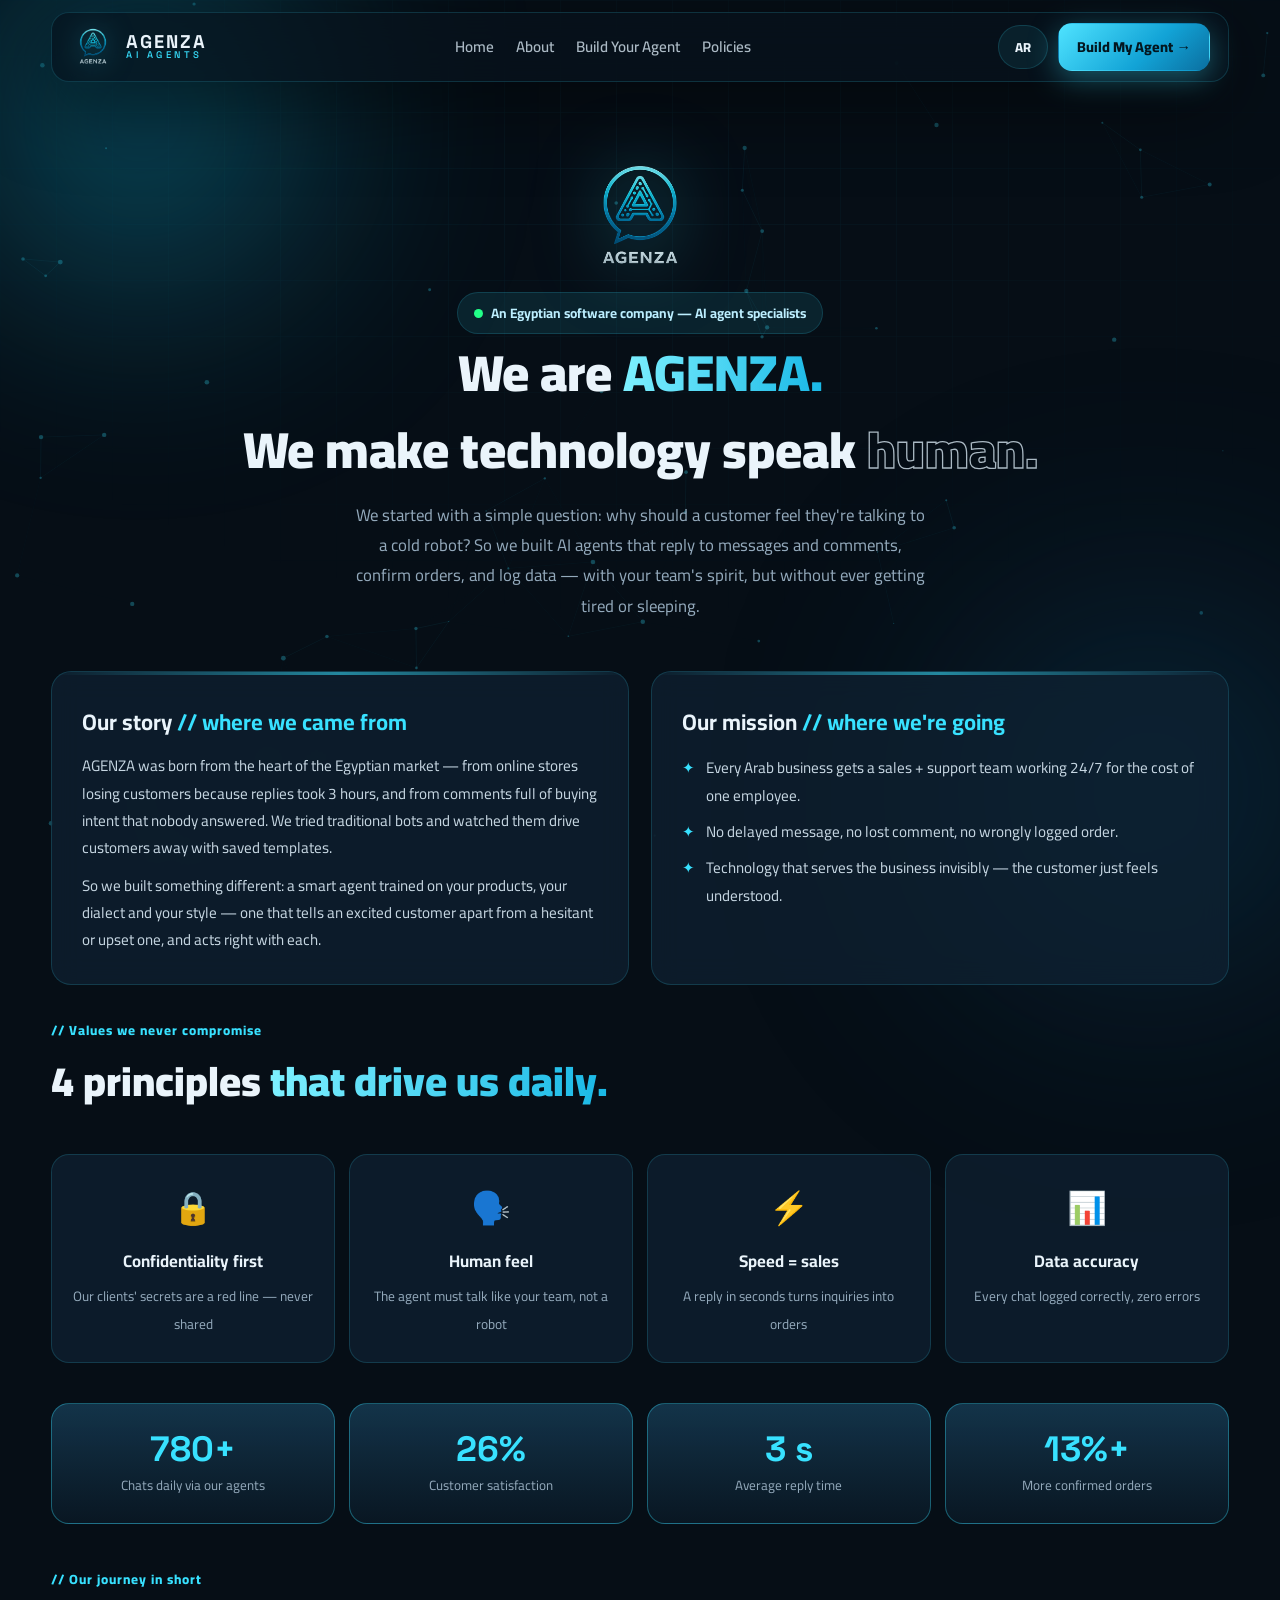
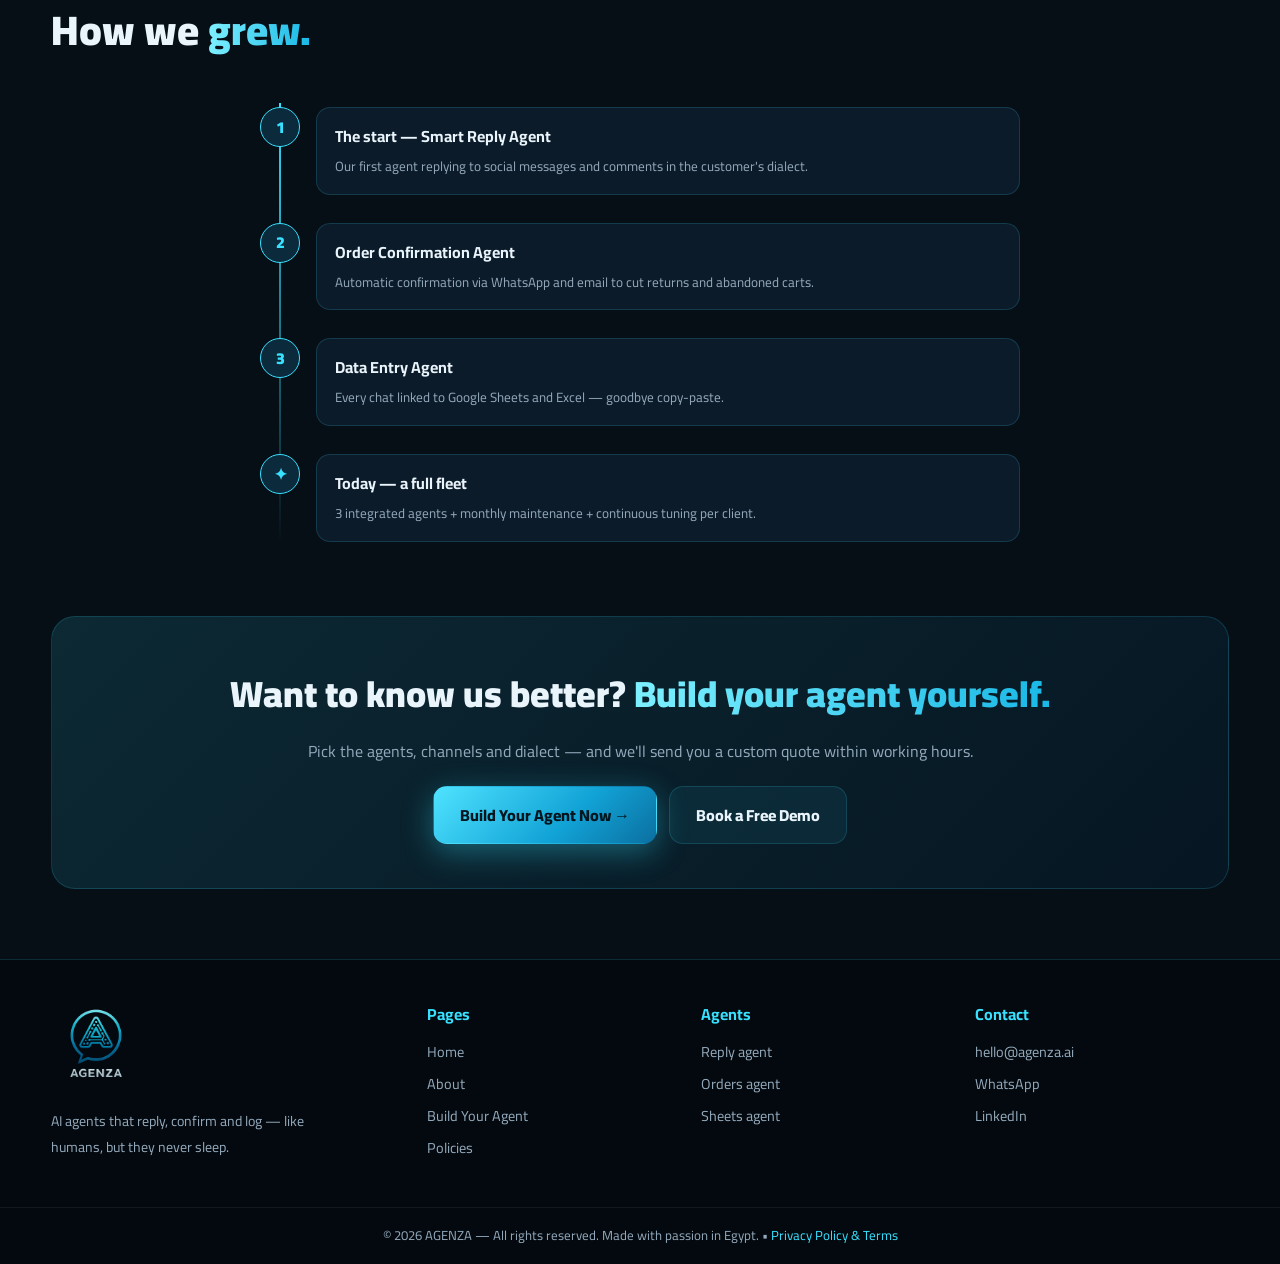
==== about-en.html @ d393a048 "Add files via upload" ====
<!DOCTYPE html>
<html lang="en" dir="ltr">
<head>
<meta charset="UTF-8" />
<meta name="viewport" content="width=device-width, initial-scale=1.0" />
<title>About Us — AGENZA</title>
<meta name="description" content="Meet AGENZA — an Egyptian software company building AI agents that reply like humans." />
<link rel="icon" type="image/png" href="logo/AGENZA LOGO.png" />
<link rel="preconnect" href="https://fonts.googleapis.com" />
<link rel="preconnect" href="https://fonts.gstatic.com" crossorigin />
<link href="https://fonts.googleapis.com/css2?family=Cairo:wght@300;400;500;600;700;800;900&family=Space+Grotesk:wght@400;500;600;700&display=swap" rel="stylesheet" />
<link rel="stylesheet" href="styles.css" />
<style>
.about-hero{padding:70px 0 20px;text-align:center}
.about-hero h1{font-size:clamp(2rem,4.5vw,3.2rem);font-weight:900;line-height:1.5}
.about-hero p{color:var(--muted);max-width:64ch;margin:12px auto 0;font-size:1.05rem}
.about-hero .logo-big{width:130px;margin:0 auto 10px;display:block;filter:drop-shadow(0 0 35px rgba(56,225,255,.55))}
.story{display:grid;grid-template-columns:1fr 1fr;gap:22px;padding:30px 0}
.story-card{background:var(--card);border:1px solid var(--stroke);border-radius:20px;padding:30px;backdrop-filter:blur(14px);position:relative;overflow:hidden}
.story-card::before{content:'';position:absolute;inset:0 0 auto 0;height:3px;background:linear-gradient(90deg,transparent,var(--cyan),transparent);opacity:.55}
.story-card h2{font-size:1.4rem;margin-bottom:10px}
.story-card h2 span{color:var(--cyan)}
.story-card p,.story-card li{color:#c6d6e2;font-size:.95rem}
.story-card ul{list-style:none;margin-top:12px;display:flex;flex-direction:column;gap:9px}
.story-card ul li{padding-inline-start:24px;position:relative}
.story-card ul li::before{content:'✦';position:absolute;inset-inline-start:0;color:var(--cyan)}
.values{display:grid;grid-template-columns:repeat(4,1fr);gap:14px;padding:10px 0 20px}
.value{background:var(--card);border:1px solid var(--stroke);border-radius:18px;padding:24px 20px;text-align:center;transition:.3s}
.value:hover{transform:translateY(-5px);border-color:var(--cyan)}
.value i{font-style:normal;font-size:2rem}
.value b{display:block;margin:10px 0 4px;font-size:1.05rem}
.value small{color:var(--muted);font-size:.85rem}
.timeline{display:flex;flex-direction:column;gap:0;max-width:760px;margin:10px auto 0;position:relative}
.timeline::before{content:'';position:absolute;top:10px;bottom:10px;inset-inline-start:19px;width:2px;background:linear-gradient(180deg,var(--cyan),transparent)}
.t-item{display:flex;gap:16px;padding:14px 0}
.t-dot{width:40px;height:40px;flex-shrink:0;border-radius:50%;display:grid;place-items:center;background:#0b2a3c;border:1px solid var(--cyan);font-weight:900;color:var(--cyan);z-index:1}
.t-body{background:var(--card);border:1px solid var(--stroke);border-radius:14px;padding:14px 18px;flex:1}
.t-body b{display:block}
.t-body small{color:var(--muted)}
.numbers{display:grid;grid-template-columns:repeat(4,1fr);gap:14px;padding:20px 0 10px}
.num{background:linear-gradient(180deg,rgba(22,58,82,.85),rgba(10,24,36,.9));border:1px solid rgba(56,225,255,.35);border-radius:18px;padding:24px;text-align:center}
.num b{font-family:'Space Grotesk';font-size:2.2rem;color:var(--cyan);display:block;line-height:1.2}
.num small{color:var(--muted)}
.cta-band{margin:30px 0 70px;text-align:center;background:linear-gradient(135deg,rgba(56,225,255,.13),rgba(14,127,184,.08));border:1px solid var(--stroke);border-radius:24px;padding:44px 24px}
.cta-band h2{font-size:clamp(1.5rem,3.5vw,2.3rem);font-weight:900}
.cta-band p{color:var(--muted);margin:10px 0 20px}
.cta-band .row{display:flex;gap:12px;justify-content:center;flex-wrap:wrap}
@media(max-width:900px){.story{grid-template-columns:1fr}.values,.numbers{grid-template-columns:repeat(2,1fr)}}
</style>
</head>
<body>

<div id="preloader">
  <div class="loader-inner">
    <img src="logo/AGENZA LOGO.png" alt="AGENZA" />
    <div class="loader-bar"><span></span></div>
    <p>Welcome to the world of AGENZA…</p>
  </div>
</div>

<canvas id="particles"></canvas>
<div class="orb orb-1"></div>
<div class="orb orb-2"></div>
<div class="grid-overlay"></div>

<header class="nav">
  <div class="container nav-inner">
    <a href="index-en.html" class="brand">
      <img src="logo/AGENZA LOGO.png" alt="AGENZA logo" />
      <span class="brand-text">AGENZA<small>AI AGENTS</small></span>
    </a>
    <nav class="links">
      <a href="index-en.html">Home</a>
      <a href="about-en.html">About</a>
      <a href="builder-en.html">Build Your Agent</a>
      <a href="policy-en.html">Policies</a>
    </nav>
    <div class="nav-cta">
      <button class="langToggle" title="التبديل للعربية">AR</button>
      <a href="builder-en.html" class="btn btn-primary btn-sm">Build My Agent →</a>
      <button class="burger" id="burger" aria-label="menu"><span></span><span></span><span></span></button>
    </div>
  </div>
  <div class="mobile-menu" id="mobileMenu">
    <a href="index-en.html">Home</a>
    <a href="about-en.html">About</a>
    <a href="builder-en.html">Build Your Agent</a>
    <a href="policy-en.html">Policies</a>
    <a href="index-en.html#contact">Book a Demo</a>
    <a class="langToggle" href="about.html">AR</a>
  </div>
</header>

<main>
  <section class="container about-hero">
    <img class="logo-big" src="logo/AGENZA LOGO.png" alt="AGENZA" />
    <div class="badge pulse-dot"><span class="dot"></span> An Egyptian software company — AI agent specialists</div>
    <h1>We are <span class="grad">AGENZA.</span><br />We make technology speak <span class="outline">human.</span></h1>
    <p>We started with a simple question: why should a customer feel they're talking to a cold robot? So we built AI agents that reply to messages and comments, confirm orders, and log data — with your team's spirit, but without ever getting tired or sleeping.</p>
  </section>

  <section class="container story">
    <div class="story-card">
      <h2>Our story <span>// where we came from</span></h2>
      <p>AGENZA was born from the heart of the Egyptian market — from online stores losing customers because replies took 3 hours, and from comments full of buying intent that nobody answered. We tried traditional bots and watched them drive customers away with saved templates.</p>
      <p style="margin-top:10px">So we built something different: a smart agent trained on your products, your dialect and your style — one that tells an excited customer apart from a hesitant or upset one, and acts right with each.</p>
    </div>
    <div class="story-card">
      <h2>Our mission <span>// where we're going</span></h2>
      <ul>
        <li>Every Arab business gets a sales + support team working 24/7 for the cost of one employee.</li>
        <li>No delayed message, no lost comment, no wrongly logged order.</li>
        <li>Technology that serves the business invisibly — the customer just feels understood.</li>
      </ul>
    </div>
  </section>

  <section class="container">
    <div class="sec-head">
      <small>// Values we never compromise</small>
      <h2>4 principles <span class="grad">that drive us daily.</span></h2>
    </div>
    <div class="values">
      <div class="value"><i>🔒</i><b>Confidentiality first</b><small>Our clients' secrets are a red line — never shared</small></div>
      <div class="value"><i>🗣️</i><b>Human feel</b><small>The agent must talk like your team, not a robot</small></div>
      <div class="value"><i>⚡</i><b>Speed = sales</b><small>A reply in seconds turns inquiries into orders</small></div>
      <div class="value"><i>📊</i><b>Data accuracy</b><small>Every chat logged correctly, zero errors</small></div>
    </div>
  </section>

  <section class="container">
    <div class="numbers">
      <div class="num"><b><span data-count="2400">0</span>+</b><small>Chats daily via our agents</small></div>
      <div class="num"><b><span data-count="98">0</span>%</b><small>Customer satisfaction</small></div>
      <div class="num"><b><span data-count="3">0</span> s</b><small>Average reply time</small></div>
      <div class="num"><b><span data-count="40">0</span>%+</b><small>More confirmed orders</small></div>
    </div>
  </section>

  <section class="container" style="padding:30px 0">
    <div class="sec-head">
      <small>// Our journey in short</small>
      <h2>How we <span class="grad">grew.</span></h2>
    </div>
    <div class="timeline">
      <div class="t-item"><div class="t-dot">1</div><div class="t-body"><b>The start — Smart Reply Agent</b><small>Our first agent replying to social messages and comments in the customer's dialect.</small></div></div>
      <div class="t-item"><div class="t-dot">2</div><div class="t-body"><b>Order Confirmation Agent</b><small>Automatic confirmation via WhatsApp and email to cut returns and abandoned carts.</small></div></div>
      <div class="t-item"><div class="t-dot">3</div><div class="t-body"><b>Data Entry Agent</b><small>Every chat linked to Google Sheets and Excel — goodbye copy-paste.</small></div></div>
      <div class="t-item"><div class="t-dot">✦</div><div class="t-body"><b>Today — a full fleet</b><small>3 integrated agents + monthly maintenance + continuous tuning per client.</small></div></div>
    </div>
  </section>

  <section class="container">
    <div class="cta-band">
      <h2>Want to know us better? <span class="grad">Build your agent yourself.</span></h2>
      <p>Pick the agents, channels and dialect — and we'll send you a custom quote within working hours.</p>
      <div class="row">
        <a href="builder-en.html" class="btn btn-primary glow">Build Your Agent Now →</a>
        <a href="index-en.html#contact" class="btn btn-ghost">Book a Free Demo</a>
      </div>
    </div>
  </section>
</main>

<footer>
  <div class="container foot">
    <div class="f-brand"><img src="logo/AGENZA LOGO.png" alt="AGENZA" /><p>AI agents that reply, confirm and log — like humans, but they never sleep.</p></div>
    <div><b>Pages</b><a href="index-en.html">Home</a><a href="about-en.html">About</a><a href="builder-en.html">Build Your Agent</a><a href="policy-en.html">Policies</a></div>
    <div><b>Agents</b><a href="index-en.html#services">Reply agent</a><a href="index-en.html#services">Orders agent</a><a href="index-en.html#services">Sheets agent</a></div>
    <div><b>Contact</b><a href="mailto:hello@agenza.ai">hello@agenza.ai</a><a href="#">WhatsApp</a><a href="#">LinkedIn</a></div>
  </div>
  <div class="copy">© 2026 AGENZA — All rights reserved. Made with passion in Egypt. • <a href="policy-en.html" style="color:var(--cyan)">Privacy Policy &amp; Terms</a></div>
</footer>

<script src="script.js"></script>
</body>
</html>
---- styles.css ----
:root{
  --bg:#060e16;
  --bg2:#0a1a28;
  --card:rgba(16,34,50,.72);
  --stroke:rgba(56,225,255,.16);
  --cyan:#38e1ff;
  --cyan2:#19b8e6;
  --deep:#0e7fb8;
  --text:#eaf4fb;
  --muted:#93a9bb;
  --silver:#c9d8e3;
  --radius:22px;
  --shadow:0 20px 80px rgba(0,0,0,.5);
}
*{box-sizing:border-box;margin:0;padding:0}
html{scroll-behavior:smooth}
body{
  font-family:'Cairo',sans-serif;
  background:var(--bg);
  color:var(--text);
  overflow-x:hidden;
  line-height:1.8;
}
::selection{background:var(--cyan);color:#04222e}
.container{width:min(1200px,92%);margin:0 auto}
a{color:inherit;text-decoration:none}
img{max-width:100%}

/* BG FX */
#particles{position:fixed;inset:0;z-index:0;opacity:.55;pointer-events:none}
.orb{position:fixed;border-radius:50%;filter:blur(110px);z-index:0;pointer-events:none;opacity:.5}
.orb-1{width:520px;height:520px;background:radial-gradient(circle,#0fc7f0,transparent 65%);top:-140px;left:-120px;animation:float 9s ease-in-out infinite}
.orb-2{width:620px;height:620px;background:radial-gradient(circle,#0a4a6e,transparent 65%);bottom:-200px;right:-180px}
.orb-3{width:380px;height:380px;background:radial-gradient(circle,rgba(56,225,255,.5),transparent 65%);top:38%;right:22%;opacity:.25}
.grid-overlay{position:fixed;inset:0;z-index:0;pointer-events:none;opacity:.07;
  background-image:linear-gradient(rgba(56,225,255,.6) 1px,transparent 1px),linear-gradient(90deg,rgba(56,225,255,.6) 1px,transparent 1px);
  background-size:56px 56px;
  mask-image:radial-gradient(ellipse 90% 70% at 50% 20%,black,transparent 75%);
}
@keyframes float{0%,100%{transform:translateY(0)}50%{transform:translateY(30px)}}
main,header,footer{position:relative;z-index:1}

/* Preloader */
#preloader{position:fixed;inset:0;background:#04090f;z-index:99;display:flex;align-items:center;justify-content:center;transition:opacity .6s,visibility .6s}
#preloader.hide{opacity:0;visibility:hidden}
.loader-inner{text-align:center}
.loader-inner img{width:120px;filter:drop-shadow(0 0 30px rgba(56,225,255,.6));animation:pop 1.6s ease infinite}
.loader-bar{width:210px;height:4px;background:rgba(255,255,255,.1);border-radius:99px;margin:18px auto 10px;overflow:hidden}
.loader-bar span{display:block;height:100%;width:40%;border-radius:99px;background:linear-gradient(90deg,var(--cyan),var(--deep));animation:load 1.1s infinite}
.loader-inner p{color:var(--muted);font-size:.9rem}
@keyframes load{0%{transform:translateX(220%)}100%{transform:translateX(-260%)}}
@keyframes pop{0%,100%{transform:scale(1)}50%{transform:scale(1.06)}}

/* Nav */
.nav{position:sticky;top:12px;z-index:50;margin-top:12px}
.nav-inner{display:flex;align-items:center;justify-content:space-between;gap:16px;
  background:rgba(8,18,28,.72);backdrop-filter:blur(18px);-webkit-backdrop-filter:blur(18px);
  border:1px solid var(--stroke);border-radius:18px;padding:10px 18px;box-shadow:var(--shadow)}
.brand{display:flex;align-items:center;gap:10px}
.brand img{width:46px;height:46px;object-fit:contain;filter:drop-shadow(0 0 14px rgba(56,225,255,.5))}
.brand-text{font-family:'Space Grotesk';font-weight:700;letter-spacing:2px;font-size:1.15rem;line-height:1}
.brand-text small{display:block;font-size:.6rem;letter-spacing:3.5px;color:var(--cyan);font-weight:500}
.links{display:flex;gap:22px;color:var(--silver);font-weight:600;font-size:.95rem}
.links a{opacity:.85;transition:.25s}
.links a:hover{color:var(--cyan);opacity:1}
.btn{display:inline-flex;align-items:center;justify-content:center;gap:8px;border-radius:14px;padding:14px 26px;font-weight:800;font-family:inherit;cursor:pointer;border:1px solid transparent;transition:.25s;font-size:1rem}
.btn-sm{padding:10px 18px;font-size:.9rem}
.btn-primary{background:linear-gradient(135deg,#4fe3ff,#12a3d6 60%,#0b6fa0);color:#03161f;box-shadow:0 8px 30px rgba(56,225,255,.35)}
.btn-primary:hover{transform:translateY(-2px);box-shadow:0 14px 40px rgba(56,225,255,.5)}
.btn-ghost{background:rgba(56,225,255,.07);border-color:var(--stroke);color:var(--text)}
.btn-ghost:hover{background:rgba(56,225,255,.14);border-color:var(--cyan)}
.glow{position:relative}
.burger{display:none;background:none;border:0;flex-direction:column;gap:5px;cursor:pointer}
.nav-cta{display:flex;align-items:center;gap:10px}
.langToggle{background:rgba(56,225,255,.08);border:1px solid var(--stroke);color:var(--text);border-radius:99px;padding:9px 16px;font-family:inherit;font-weight:800;font-size:.82rem;cursor:pointer;transition:.25s;display:inline-flex;align-items:center;gap:6px}
.langToggle:hover{background:rgba(56,225,255,.18);border-color:var(--cyan);transform:translateY(-1px)}
.mobile-menu .langToggle{border:0;background:rgba(56,225,255,.1);text-align:center;justify-content:center;color:#8ef1ff}
.burger span{width:24px;height:2px;background:#fff;display:block;border-radius:2px}
.mobile-menu{display:none;flex-direction:column;gap:6px;background:rgba(8,18,28,.95);border:1px solid var(--stroke);border-radius:14px;margin-top:8px;padding:12px}
.mobile-menu.open{display:flex}
.mobile-menu a{padding:10px 12px;border-radius:10px}
.mobile-menu a:hover{background:rgba(56,225,255,.1)}

/* Hero */
.hero{display:grid;grid-template-columns:1.05fr .95fr;gap:40px;align-items:center;padding:70px 0 40px}
.badge{display:inline-flex;align-items:center;gap:8px;background:rgba(56,225,255,.1);border:1px solid var(--stroke);padding:8px 16px;border-radius:99px;font-size:.85rem;color:#bdefff;font-weight:700}
.pulse-dot .dot{width:9px;height:9px;border-radius:50%;background:#22ff88;box-shadow:0 0 0 0 rgba(34,255,136,.7);animation:pulse 1.8s infinite}
@keyframes pulse{70%{box-shadow:0 0 0 9px rgba(34,255,136,0)}100%{box-shadow:0 0 0 0 rgba(34,255,136,0)}}
.hero h1{font-size:clamp(2.2rem,5vw,3.7rem);line-height:1.25;font-weight:900;margin:18px 0}
.grad{background:linear-gradient(90deg,#7df0ff,#19b8e6,#7df0ff);background-size:200%;-webkit-background-clip:text;background-clip:text;color:transparent;animation:shimmer 4s linear infinite}
@keyframes shimmer{to{background-position:200%}}
.outline{color:transparent;-webkit-text-stroke:1.3px rgba(201,216,227,.85)}
.lead{color:var(--muted);font-size:1.1rem;max-width:56ch}
.hero-btns{display:flex;gap:12px;margin:24px 0;flex-wrap:wrap}
.hero-meta{display:flex;gap:14px;align-items:center;background:rgba(255,255,255,.04);border:1px solid rgba(255,255,255,.08);border-radius:16px;padding:12px 16px;max-width:480px}
.avatars{display:flex}
.avatars span{width:36px;height:36px;border-radius:50%;display:grid;place-items:center;font-weight:800;background:linear-gradient(135deg,#164e63,#0ea5c9);border:2px solid var(--bg);margin-inline-end:-10px;color:#fff}
.avatars span:last-child{background:#0b2a3c;color:var(--cyan)}
.hero-meta strong{display:block;font-size:.95rem}
.hero-meta small{color:var(--muted);font-size:.8rem}
.mini-stats{display:flex;gap:34px;margin-top:20px}
.mini-stats b{font-family:'Space Grotesk';font-size:2.4rem;font-weight:700;color:var(--cyan);display:block;line-height:1.2;text-shadow:0 0 24px rgba(56,225,255,.45)}
.mini-stats b span{font-size:inherit;color:inherit}
.mini-stats>div>span{color:var(--muted);font-size:.88rem;font-weight:600}

/* Phone */
.phone-wrap{position:relative;display:flex;justify-content:center}
.phone-glow{position:absolute;width:78%;height:88%;background:radial-gradient(ellipse,rgba(56,225,255,.35),transparent 70%);filter:blur(30px);top:6%}
.chat-card{position:relative;width:min(380px,100%);background:linear-gradient(180deg,#0d2233,#081522);border:1px solid rgba(56,225,255,.28);border-radius:26px;overflow:hidden;box-shadow:0 30px 90px rgba(0,0,0,.6),0 0 60px rgba(56,225,255,.15)}
.chat-head{display:flex;gap:10px;align-items:center;padding:14px;background:rgba(56,225,255,.06);border-bottom:1px solid rgba(56,225,255,.15)}
.chat-head img{width:44px;height:44px;border-radius:12px;object-fit:cover}
.chat-head strong{font-size:.85rem;display:block;line-height:1.4}
.chat-head small{font-size:.72rem;color:#7de9ff;display:flex;gap:5px;align-items:center}
.chat-head small i{width:7px;height:7px;background:#22ff88;border-radius:50%;display:inline-block}
.chat-icons{margin-inline-start:auto;color:var(--muted);letter-spacing:3px;font-size:.7rem}
.chat-body{min-height:380px;max-height:420px;overflow:hidden;padding:16px;display:flex;flex-direction:column;gap:10px}
.chat-input{display:flex;align-items:center;justify-content:space-between;padding:12px 14px;border-top:1px solid rgba(255,255,255,.08);color:var(--muted);font-size:.85rem}
.chat-input button{width:36px;height:36px;border-radius:50%;border:0;background:linear-gradient(135deg,var(--cyan),var(--deep));cursor:pointer}
.msg{max-width:82%;padding:10px 14px;border-radius:16px;font-size:.85rem;line-height:1.7;animation:msgIn .45s ease both}
.msg.ai{background:rgba(56,225,255,.12);border:1px solid rgba(56,225,255,.2);border-start-start-radius:4px;align-self:flex-start}
.msg.user{background:rgba(255,255,255,.09);border-start-end-radius:4px;align-self:flex-end}
.msg.sys{align-self:center;background:rgba(34,255,136,.12);border:1px dashed rgba(34,255,136,.4);color:#a9ffcf;font-size:.78rem;border-radius:12px}
.typing{display:flex;gap:4px;padding:12px 16px}
.typing i{width:7px;height:7px;border-radius:50%;background:var(--cyan);animation:tp 1s infinite}
.typing i:nth-child(2){animation-delay:.15s}.typing i:nth-child(3){animation-delay:.3s}
@keyframes tp{0%,100%{opacity:.3;transform:translateY(0)}50%{opacity:1;transform:translateY(-4px)}}
@keyframes msgIn{from{opacity:0;transform:translateY(10px) scale(.98)}to{opacity:1;transform:none}}
.float-card{position:absolute;display:flex;gap:10px;align-items:center;background:rgba(10,24,36,.9);backdrop-filter:blur(12px);border:1px solid var(--stroke);border-radius:16px;padding:10px 14px;font-size:.8rem;box-shadow:var(--shadow);animation:float 5s ease-in-out infinite}
.fc-1{top:12%;right:-8px}
.fc-2{bottom:22%;left:-14px;animation-delay:1.2s}
.fc-3{bottom:-18px;right:10%;animation-delay:2s}
.fc-icon{width:36px;height:36px;border-radius:50%;display:grid;place-items:center;background:rgba(34,255,136,.18);color:#22ff88;font-weight:900}
.fc-icon.sheet{background:rgba(56,225,255,.18);color:var(--cyan)}
.float-card strong{display:block;line-height:1.4}
.float-card small{color:var(--muted)}
.stars{color:#ffce3a}

/* Marquee */
.marquee-wrap{direction:ltr;border-block:1px solid var(--stroke);background:rgba(56,225,255,.04);overflow:hidden;padding:14px 0;margin:30px 0;position:relative;z-index:1;
  -webkit-mask-image:linear-gradient(90deg,transparent,#000 6%,#000 94%,transparent);
  mask-image:linear-gradient(90deg,transparent,#000 6%,#000 94%,transparent)}
.marquee{display:flex;width:max-content;will-change:transform;animation:mq 60s linear infinite;font-family:'Space Grotesk';color:var(--silver)}
.marquee:hover{animation-play-state:paused}
.mq-group{display:flex;align-items:center;gap:26px;padding-inline-end:26px;white-space:nowrap;flex-shrink:0}
.marquee i{color:var(--cyan);font-style:normal}
@keyframes mq{from{transform:translateX(0)}to{transform:translateX(-50%)}}

/* Sections */
.section{padding:70px 0}
.sec-head{max-width:720px;margin-bottom:34px}
.sec-head small{color:var(--cyan);font-weight:800;letter-spacing:1px}
.sec-head h2{font-size:clamp(1.7rem,3.5vw,2.6rem);font-weight:900;line-height:1.4;margin:8px 0}
.sec-head p{color:var(--muted)}
.cards3{display:grid;grid-template-columns:repeat(3,1fr);gap:18px}
.card{background:var(--card);border:1px solid var(--stroke);border-radius:var(--radius);padding:26px;backdrop-filter:blur(14px);transition:.3s;position:relative;overflow:hidden}
.card::before{content:'';position:absolute;inset:0 0 auto 0;height:3px;background:linear-gradient(90deg,transparent,var(--cyan),transparent);opacity:.6}
.card:hover{transform:translateY(-6px);border-color:rgba(56,225,255,.45);box-shadow:0 24px 60px rgba(0,0,0,.5),0 0 40px rgba(56,225,255,.12)}
.card.featured{background:linear-gradient(180deg,rgba(22,58,82,.9),rgba(10,24,36,.9));border-color:rgba(56,225,255,.4)}
.card-top{display:flex;justify-content:space-between;align-items:center;margin-bottom:12px}
.icon{width:52px;height:52px;border-radius:16px;display:grid;place-items:center;font-size:1.5rem;background:rgba(56,225,255,.12);border:1px solid var(--stroke)}
.tag{font-size:.72rem;background:rgba(255,255,255,.08);padding:5px 12px;border-radius:99px;color:var(--silver);border:1px solid rgba(255,255,255,.1)}
.tag.hot{background:rgba(56,225,255,.18);color:#8ef1ff;border-color:rgba(56,225,255,.4)}
.card h3{font-size:1.3rem;margin-bottom:8px}
.card p{color:var(--muted);font-size:.93rem;margin-bottom:14px}
.card ul{list-style:none;display:flex;flex-direction:column;gap:8px;margin-bottom:16px}
.card ul li{font-size:.87rem;color:#cfe0ec;padding-inline-start:22px;position:relative}
.card ul li::before{content:'✓';position:absolute;inset-inline-start:0;color:var(--cyan);font-weight:900}
.mock{border-radius:14px;padding:12px;font-size:.8rem;background:rgba(0,0,0,.3);border:1px solid rgba(255,255,255,.08)}
.mini-chat{display:flex;flex-direction:column;gap:8px}
.m-user{align-self:flex-end;background:rgba(255,255,255,.1);padding:8px 12px;border-radius:12px;border-start-end-radius:4px}
.m-ai{align-self:flex-start;background:rgba(56,225,255,.12);border:1px solid rgba(56,225,255,.2);padding:8px 12px;border-radius:12px;border-start-start-radius:4px;color:#d6f7ff}
.mock.order{display:flex;justify-content:space-between;align-items:center}
.mock.order em{font-style:normal;font-family:'Space Grotesk';color:#22ff88;font-weight:700;font-size:1.1rem}
.mock.order small{color:var(--muted);display:block}
.sheet-mock{display:grid;grid-template-columns:repeat(3,1fr);gap:6px}
.sheet-mock span{height:22px;border-radius:6px;background:rgba(255,255,255,.07)}
.sheet-mock span.on{background:rgba(56,225,255,.35)}

.compare{margin-top:22px;border:1px solid var(--stroke);border-radius:18px;overflow:hidden;background:rgba(255,255,255,.02)}
.cmp-head,.cmp-row{display:grid;grid-template-columns:1fr 1.2fr 1fr;text-align:center;padding:14px;font-size:.88rem}
.cmp-head{background:rgba(56,225,255,.08);font-weight:800}
.cmp-row{border-top:1px solid rgba(255,255,255,.07);color:var(--muted)}
.cmp-row .agenza,.cmp-head .agenza{color:#8ef1ff;font-weight:800}

/* How */
.how{background:linear-gradient(180deg,transparent,rgba(14,127,184,.08),transparent)}
.steps{display:grid;grid-template-columns:repeat(4,1fr);gap:16px}
.step{background:var(--card);border:1px solid var(--stroke);border-radius:18px;padding:22px;transition:.3s}
.step:hover{border-color:var(--cyan);transform:translateY(-4px)}
.step em{font-style:normal;font-family:'Space Grotesk';font-size:2rem;font-weight:700;color:transparent;-webkit-text-stroke:1px var(--cyan)}
.step h4{margin:8px 0;font-size:1.05rem}
.step p{color:var(--muted);font-size:.88rem}

/* Demo */
.demo-tabs{display:flex;gap:10px;margin-bottom:16px;flex-wrap:wrap}
.demo-tabs button{background:rgba(255,255,255,.05);border:1px solid rgba(255,255,255,.1);color:var(--text);padding:10px 20px;border-radius:99px;cursor:pointer;font-family:inherit;font-weight:700;transition:.25s}
.demo-tabs button.active{background:linear-gradient(135deg,var(--cyan),var(--deep));color:#03161f;border-color:transparent}
.demo-box{display:grid;grid-template-columns:1.3fr .7fr;gap:0;border:1px solid var(--stroke);border-radius:20px;overflow:hidden;background:rgba(8,18,28,.8)}
.demo-chat{min-height:360px;max-height:420px;overflow-y:auto;padding:20px;display:flex;flex-direction:column;gap:10px;background:radial-gradient(ellipse at 50% 0%,rgba(56,225,255,.08),transparent 60%)}
.demo-side{padding:24px;border-inline-start:1px solid var(--stroke);background:rgba(56,225,255,.03)}
.demo-side h4{font-size:1.15rem;margin-bottom:6px}
.demo-side p{color:var(--muted);font-size:.9rem;margin-bottom:14px}
.demo-log{display:flex;flex-direction:column;gap:8px;margin-bottom:16px;font-size:.82rem}
.demo-log div{background:rgba(0,0,0,.3);border:1px solid rgba(255,255,255,.08);border-radius:10px;padding:8px 12px;color:var(--silver)}
.demo-log b{color:var(--cyan)}

/* Integrations */
.integ-grid{display:grid;grid-template-columns:repeat(4,1fr);gap:14px}
.integ{background:var(--card);border:1px solid var(--stroke);border-radius:16px;padding:18px;text-align:center;transition:.25s}
.integ:hover{transform:translateY(-4px) scale(1.02);border-color:var(--cyan)}
.integ i{font-style:normal;font-size:1.5rem}
.integ b{display:block;margin:6px 0 2px}
.integ small{color:var(--muted)}
.quote-strip{margin-top:20px;text-align:center;background:linear-gradient(135deg,rgba(56,225,255,.12),rgba(14,127,184,.08));border:1px solid var(--stroke);border-radius:18px;padding:26px}
.quote-strip p{font-size:1.15rem;font-weight:700}
.quote-strip b{color:var(--cyan)}
.quote-strip small{color:var(--muted)}

/* Pricing */
.pricing{display:grid;grid-template-columns:repeat(3,1fr);gap:16px}
.price{background:var(--card);border:1px solid var(--stroke);border-radius:20px;padding:28px;position:relative}
.price.pro{border-color:var(--cyan);box-shadow:0 0 50px rgba(56,225,255,.15);transform:scale(1.03)}
.price h4{color:var(--cyan)}
.p-num{font-family:'Space Grotesk';font-size:2rem;font-weight:700;margin:8px 0}
.p-num small{font-size:.85rem;color:var(--muted);font-family:'Cairo'}
.price ul{list-style:none;margin:14px 0 20px;display:flex;flex-direction:column;gap:9px;color:#cfe0ec;font-size:.9rem}
.price .btn{width:100%}

/* FAQ */
.faq{display:flex;flex-direction:column;gap:12px;max-width:820px}
.faq details{background:var(--card);border:1px solid var(--stroke);border-radius:16px;padding:18px 20px;cursor:pointer}
.faq summary{font-weight:800;cursor:pointer;list-style:none;display:flex;justify-content:space-between;align-items:center}
.faq summary::after{content:'+';color:var(--cyan);font-size:1.4rem}
.faq details[open] summary::after{content:'−'}
.faq p{color:var(--muted);margin-top:10px;font-size:.93rem}

/* Contact */
.contact-box{display:grid;grid-template-columns:1fr 1fr;gap:0;border-radius:24px;overflow:hidden;border:1px solid rgba(56,225,255,.3);background:linear-gradient(135deg,#0c2233,#071422)}
.c-copy{padding:40px}
.c-copy h2{font-size:2.2rem;line-height:1.4;margin:10px 0}
.c-copy small{color:var(--cyan);font-weight:800}
.c-copy p{color:var(--muted);margin-bottom:14px}
.c-points{list-style:none;margin-bottom:20px;color:#cfe0ec;font-weight:700;display:flex;flex-direction:column;gap:6px}
.c-direct{display:flex;gap:10px;flex-wrap:wrap}
.c-form{background:rgba(0,0,0,.25);padding:36px;display:flex;flex-direction:column;gap:14px}
.c-form label{font-size:.85rem;font-weight:700;display:flex;flex-direction:column;gap:6px;color:var(--silver)}
.c-form input,.c-form select,.c-form textarea{background:rgba(255,255,255,.06);border:1px solid rgba(255,255,255,.12);border-radius:12px;padding:12px 14px;color:#fff;font-family:inherit;font-size:.92rem;outline:none;transition:.2s}
.c-form input:focus,.c-form select:focus,.c-form textarea:focus{border-color:var(--cyan);box-shadow:0 0 0 3px rgba(56,225,255,.15)}
.c-form select option{color:#000}
.form-note{color:var(--muted);font-size:.75rem}

/* Footer */
footer{border-top:1px solid var(--stroke);margin-top:40px;background:rgba(4,9,15,.9)}
.foot{display:grid;grid-template-columns:1.4fr 1fr 1fr 1fr;gap:20px;padding:40px 0}
.f-brand img{width:90px}
.f-brand p{color:var(--muted);font-size:.88rem;margin-top:10px;max-width:32ch}
.foot b{display:block;margin-bottom:10px;color:var(--cyan)}
.foot a{display:block;color:var(--muted);font-size:.9rem;margin-bottom:6px}
.foot a:hover{color:var(--text)}
.copy{text-align:center;padding:16px;color:var(--muted);font-size:.82rem;border-top:1px solid rgba(255,255,255,.06)}
.sticky-cta{position:fixed;bottom:18px;left:50%;transform:translateX(-50%);z-index:40;background:linear-gradient(135deg,var(--cyan),var(--deep));color:#03161f;font-weight:900;padding:12px 28px;border-radius:99px;box-shadow:0 12px 40px rgba(56,225,255,.45);display:none}

/* Reveal */
.reveal{opacity:0;transform:translateY(26px);transition:opacity .7s ease,transform .7s ease}
.reveal.visible{opacity:1;transform:none}

/* Responsive */
@media(max-width:1020px){
  .hero{grid-template-columns:1fr;text-align:center}
  .hero-copy{display:flex;flex-direction:column;align-items:center}
  .cards3,.steps,.pricing{grid-template-columns:1fr}
  .integ-grid{grid-template-columns:repeat(2,1fr)}
  .demo-box,.contact-box{grid-template-columns:1fr}
  .links{display:none}
  .burger{display:flex}
  .fc-1{right:0}.fc-2{left:0}
  .foot{grid-template-columns:1fr 1fr}
  .sticky-cta{display:inline-flex}
}

/* ===== Phones & small screens ===== */
@media(max-width:640px){
  *{-webkit-tap-highlight-color:transparent}
  .container{width:min(1200px,94%)}
  .nav{top:8px}
  .nav-inner{padding:8px 12px;border-radius:14px;gap:10px}
  .brand img{width:38px;height:38px}
  .brand-text{font-size:.95rem}
  .nav-cta .btn{padding:9px 12px;font-size:.78rem}
  .langToggle{padding:8px 12px;font-size:.75rem}
  .mobile-menu a{padding:12px;font-size:.95rem}

  .section{padding:46px 0}
  .hero{padding:40px 0 26px;gap:26px}
  .hero h1{font-size:1.95rem;line-height:1.5}
  .lead{font-size:.95rem}
  .badge{font-size:.76rem;padding:7px 13px;text-align:center}
  .hero-btns{width:100%}
  .hero-btns .btn{flex:1 1 100%;padding:15px 18px}
  .hero-meta{max-width:100%;width:100%}
  .mini-stats{width:100%;justify-content:space-between;gap:12px}
  .mini-stats b{font-size:1.9rem}

  /* phone mockup: stack cards under chat instead of overlapping */
  .hero-visual{width:100%}
  .phone-wrap{flex-direction:column;align-items:center;gap:10px}
  .phone-glow{display:none}
  .chat-card{width:min(380px,100%)}
  .chat-body{min-height:300px;max-height:340px;padding:12px}
  .msg{font-size:.8rem}
  .float-card{position:static;animation:none;width:min(380px,100%);justify-content:flex-start}
  .fc-1,.fc-2,.fc-3{top:auto;bottom:auto;left:auto;right:auto}

  /* comparison table: horizontal scroll instead of squeeze */
  .compare{overflow-x:auto;-webkit-overflow-scrolling:touch}
  .cmp-head,.cmp-row{min-width:540px;font-size:.8rem}

  .card,.step,.price{padding:20px}
  .integ{padding:14px 8px}
  .integ b{font-size:.85rem}
  .quote-strip p{font-size:.98rem}
  .demo-chat{min-height:300px;max-height:340px;padding:14px}
  .demo-side{padding:18px}
  .demo-tabs button{padding:9px 15px;font-size:.82rem}
  .faq details{padding:15px}
  .c-copy{padding:26px 20px}
  .c-copy h2{font-size:1.7rem}
  .c-form{padding:24px 18px}
  /* 16px inputs = no auto-zoom on iPhone */
  .c-form input,.c-form select,.c-form textarea,.b-form input,.b-form select,.b-form textarea{font-size:16px}
  .foot{grid-template-columns:1fr 1fr;gap:16px;padding:30px 0}
  .copy{font-size:.75rem;padding:14px 10px}
  .b-nav{flex-wrap:wrap}
  .b-nav .btn{flex:1 1 auto}
  .sticky-cta{bottom:calc(12px + env(safe-area-inset-bottom));padding:12px 24px;font-size:.9rem;max-width:94%;white-space:nowrap}

  /* inner pages */
  .about-hero h1,.policy-hero h1,.builder-hero h1{font-size:1.8rem}
  .story-card,.p-card{padding:20px}
  .b-main{padding:18px}
  .b-side{padding:18px}
  .pay-box{grid-template-columns:1fr 1fr}
  .t-body{padding:12px 14px;font-size:.88rem}
  .num b{font-size:1.7rem}
  .cta-band{padding:32px 18px}
}

@media(max-width:380px){
  .hero h1{font-size:1.7rem}
  .integ-grid{grid-template-columns:1fr 1fr;gap:10px}
  .mini-stats b{font-size:1.6rem}
  .brand-text small{display:none}
}
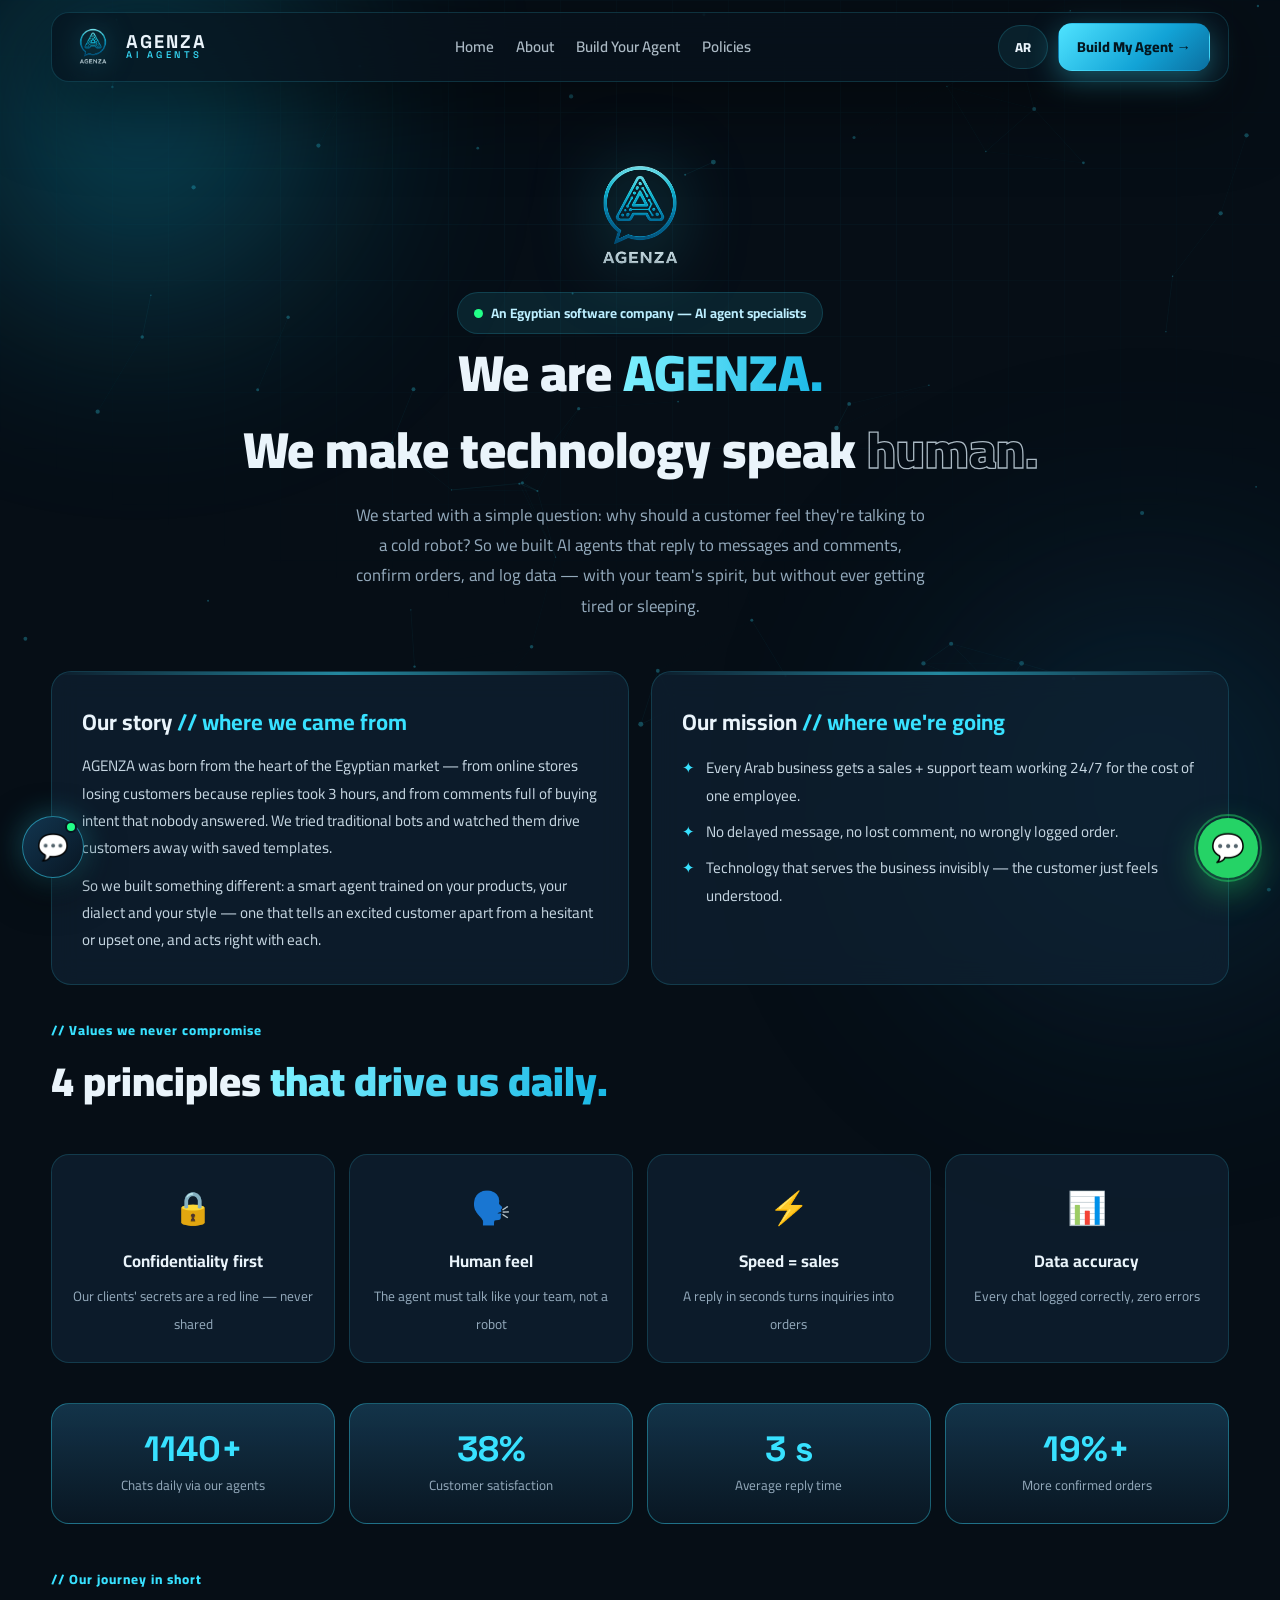
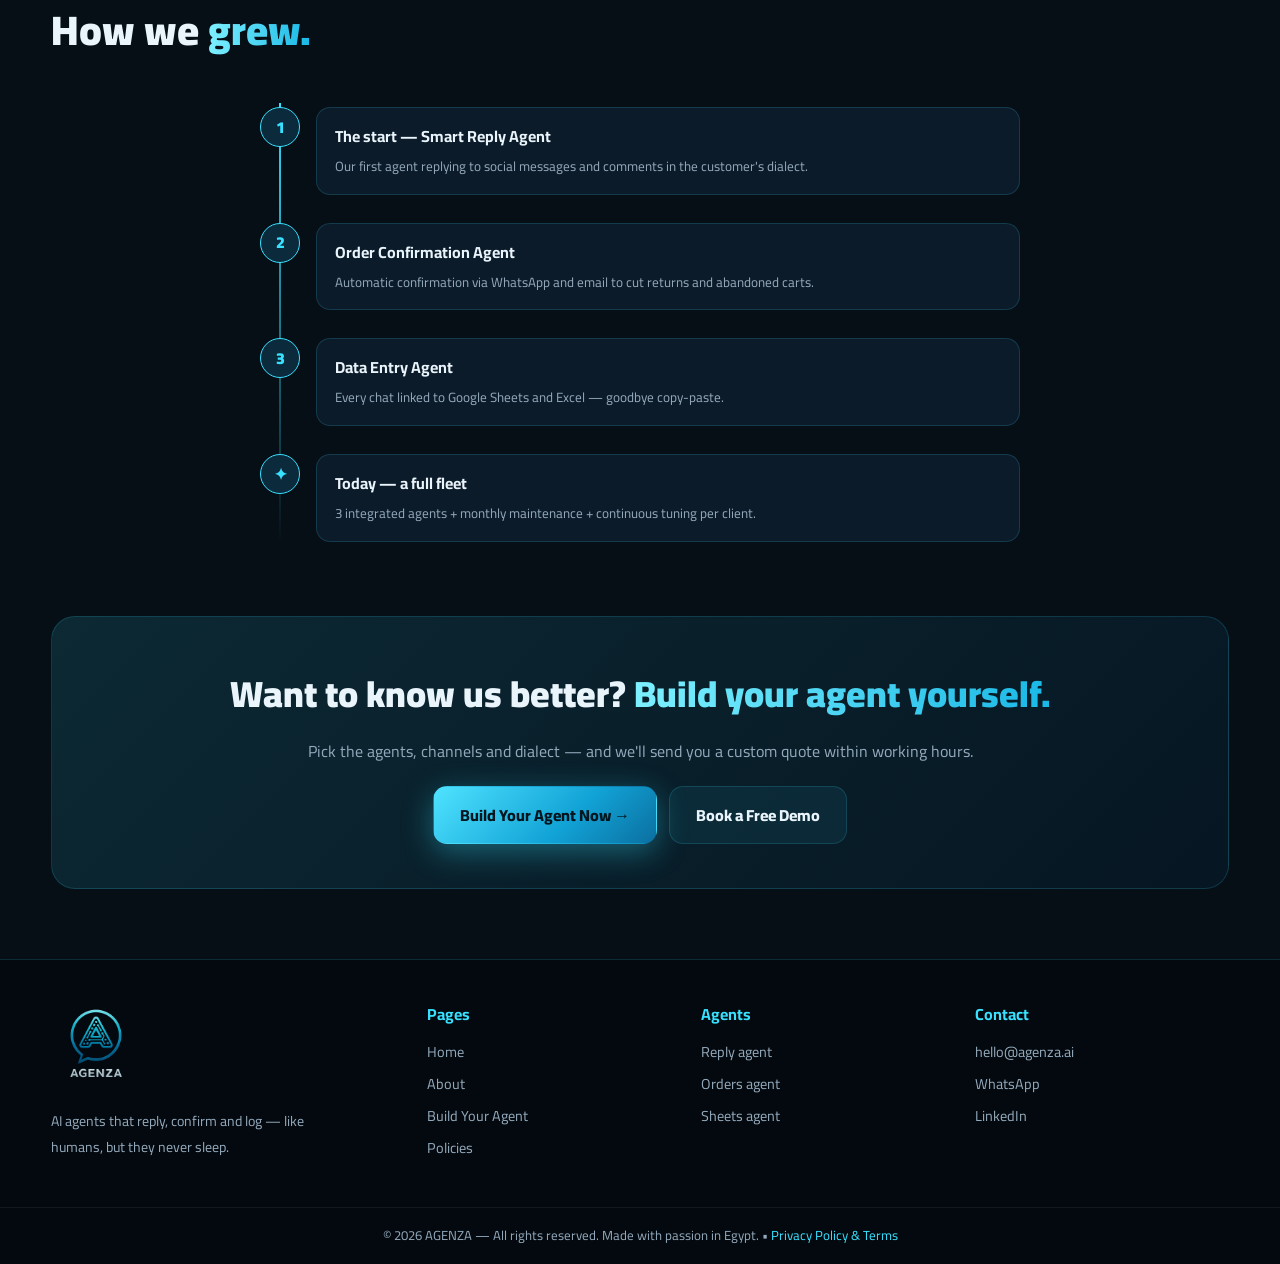
==== commit 950e7e12: "Add files via upload" ====
--- a/about-en.html
+++ b/about-en.html
@@ -5,11 +5,11 @@
 <meta name="viewport" content="width=device-width, initial-scale=1.0" />
 <title>About Us — AGENZA</title>
 <meta name="description" content="Meet AGENZA — an Egyptian software company building AI agents that reply like humans." />
-<link rel="icon" type="image/png" href="logo/AGENZA LOGO.png" />
+<link rel="icon" type="image/png" href="logo/agenza-logo.png" />
 <link rel="preconnect" href="https://fonts.googleapis.com" />
 <link rel="preconnect" href="https://fonts.gstatic.com" crossorigin />
 <link href="https://fonts.googleapis.com/css2?family=Cairo:wght@300;400;500;600;700;800;900&family=Space+Grotesk:wght@400;500;600;700&display=swap" rel="stylesheet" />
-<link rel="stylesheet" href="styles.css" />
+<link rel="stylesheet" href="styles.css?v=3" />
 <style>
 .about-hero{padding:70px 0 20px;text-align:center}
 .about-hero h1{font-size:clamp(2rem,4.5vw,3.2rem);font-weight:900;line-height:1.5}
@@ -52,7 +52,7 @@
 
 <div id="preloader">
   <div class="loader-inner">
-    <img src="logo/AGENZA LOGO.png" alt="AGENZA" />
+    <img src="logo/agenza-logo.png" alt="AGENZA" />
     <div class="loader-bar"><span></span></div>
     <p>Welcome to the world of AGENZA…</p>
   </div>
@@ -66,7 +66,7 @@
 <header class="nav">
   <div class="container nav-inner">
     <a href="index-en.html" class="brand">
-      <img src="logo/AGENZA LOGO.png" alt="AGENZA logo" />
+      <img src="logo/agenza-logo.png" alt="AGENZA logo" />
       <span class="brand-text">AGENZA<small>AI AGENTS</small></span>
     </a>
     <nav class="links">
@@ -93,7 +93,7 @@
 
 <main>
   <section class="container about-hero">
-    <img class="logo-big" src="logo/AGENZA LOGO.png" alt="AGENZA" />
+    <img class="logo-big" src="logo/agenza-logo.png" alt="AGENZA" />
     <div class="badge pulse-dot"><span class="dot"></span> An Egyptian software company — AI agent specialists</div>
     <h1>We are <span class="grad">AGENZA.</span><br />We make technology speak <span class="outline">human.</span></h1>
     <p>We started with a simple question: why should a customer feel they're talking to a cold robot? So we built AI agents that reply to messages and comments, confirm orders, and log data — with your team's spirit, but without ever getting tired or sleeping.</p>
@@ -164,7 +164,7 @@
 
 <footer>
   <div class="container foot">
-    <div class="f-brand"><img src="logo/AGENZA LOGO.png" alt="AGENZA" /><p>AI agents that reply, confirm and log — like humans, but they never sleep.</p></div>
+    <div class="f-brand"><img src="logo/agenza-logo.png" alt="AGENZA" /><p>AI agents that reply, confirm and log — like humans, but they never sleep.</p></div>
     <div><b>Pages</b><a href="index-en.html">Home</a><a href="about-en.html">About</a><a href="builder-en.html">Build Your Agent</a><a href="policy-en.html">Policies</a></div>
     <div><b>Agents</b><a href="index-en.html#services">Reply agent</a><a href="index-en.html#services">Orders agent</a><a href="index-en.html#services">Sheets agent</a></div>
     <div><b>Contact</b><a href="mailto:hello@agenza.ai">hello@agenza.ai</a><a href="#">WhatsApp</a><a href="#">LinkedIn</a></div>
@@ -172,6 +172,8 @@
   <div class="copy">© 2026 AGENZA — All rights reserved. Made with passion in Egypt. • <a href="policy-en.html" style="color:var(--cyan)">Privacy Policy &amp; Terms</a></div>
 </footer>
 
-<script src="script.js"></script>
+<a class="wa-float" href="https://wa.me/201000000000?text=%D8%A3%D9%87%D9%84%D8%A7%D9%8B%20AGENZA" target="_blank" rel="noopener" aria-label="WhatsApp">💬</a>
+<script src="script.js?v=2"></script>
+<script src="agent-widget.js?v=3"></script>
 </body>
 </html>
--- a/styles.css
+++ b/styles.css
@@ -351,3 +351,44 @@
   .mini-stats b{font-size:1.6rem}
   .brand-text small{display:none}
 }
+
+/* ===== WhatsApp floating button ===== */
+.wa-float{position:fixed;bottom:22px;inset-inline-end:22px;z-index:60;width:60px;height:60px;border-radius:50%;background:#25D366;display:grid;place-items:center;font-size:1.7rem;text-decoration:none;box-shadow:0 12px 35px rgba(37,211,102,.45);transition:.25s}
+.wa-float:hover{transform:scale(1.08)}
+.wa-float::after{content:'';position:absolute;inset:-4px;border-radius:50%;border:2px solid rgba(37,211,102,.5);animation:waPulse 2s infinite;pointer-events:none}
+@keyframes waPulse{0%{transform:scale(.9);opacity:1}100%{transform:scale(1.25);opacity:0}}
+@media(max-width:640px){
+  .wa-float{bottom:calc(70px + env(safe-area-inset-bottom));inset-inline-end:12px;width:54px;height:54px}
+}
+
+/* ===== On-site AI agent widget ===== */
+#agWidget{position:fixed;bottom:22px;inset-inline-start:22px;z-index:60;font-family:'Cairo',sans-serif}
+.ag-fab{position:relative;width:62px;height:62px;border-radius:50%;border:1px solid rgba(56,225,255,.5);cursor:pointer;font-size:1.6rem;background:linear-gradient(135deg,#123650,#081522);box-shadow:0 12px 40px rgba(0,0,0,.55),0 0 30px rgba(56,225,255,.35);transition:.25s;color:#fff}
+.ag-fab:hover{transform:scale(1.07)}
+.ag-fab-dot{position:absolute;top:4px;inset-inline-end:6px;width:12px;height:12px;border-radius:50%;background:#22ff88;border:2px solid #081522}
+.ag-tip{position:absolute;bottom:74px;inset-inline-start:0;white-space:nowrap;background:rgba(10,24,36,.95);border:1px solid var(--stroke);color:#bdefff;font-size:.78rem;font-weight:700;padding:8px 14px;border-radius:12px;opacity:0;transform:translateY(6px);transition:.35s;pointer-events:none}
+.ag-tip.show{opacity:1;transform:none}
+.ag-panel{position:absolute;bottom:76px;inset-inline-start:0;width:min(370px,calc(100vw - 32px));height:min(540px,70vh);display:flex;flex-direction:column;background:linear-gradient(180deg,#0d2233,#081522);border:1px solid rgba(56,225,255,.35);border-radius:20px;overflow:hidden;box-shadow:0 30px 90px rgba(0,0,0,.65);opacity:0;visibility:hidden;transform:translateY(14px) scale(.98);transition:.3s}
+.ag-panel.open{opacity:1;visibility:visible;transform:none}
+.ag-head{display:flex;gap:10px;align-items:center;padding:13px 14px;background:rgba(56,225,255,.07);border-bottom:1px solid rgba(56,225,255,.18)}
+.ag-head img{width:40px;height:40px;border-radius:11px;object-fit:cover}
+.ag-head strong{font-size:.88rem;display:block}
+.ag-head small{font-size:.7rem;color:#7de9ff;display:flex;gap:5px;align-items:center}
+.ag-head small i{width:7px;height:7px;background:#22ff88;border-radius:50%;display:inline-block}
+.ag-head button{margin-inline-start:auto;background:none;border:0;color:var(--muted);font-size:1rem;cursor:pointer;padding:6px}
+.ag-body{flex:1;overflow-y:auto;padding:14px;display:flex;flex-direction:column;gap:9px}
+.ag-body .msg{font-size:.83rem;line-height:1.75}
+.ag-body .msg b{color:#8ef1ff}
+.ag-btn{display:inline-block;margin-top:9px;background:linear-gradient(135deg,var(--cyan),var(--deep));color:#03161f!important;font-weight:800;font-size:.8rem;padding:9px 16px;border-radius:11px}
+.ag-chips{display:flex;gap:7px;padding:0 12px 10px;flex-wrap:wrap}
+.ag-chips button{background:rgba(56,225,255,.09);border:1px solid var(--stroke);color:#bdefff;border-radius:99px;padding:7px 13px;font-family:inherit;font-size:.75rem;font-weight:700;cursor:pointer;transition:.2s}
+.ag-chips button:hover{background:rgba(56,225,255,.2)}
+.ag-input{display:flex;gap:8px;padding:11px 12px;border-top:1px solid rgba(255,255,255,.09)}
+.ag-input input{flex:1;background:rgba(255,255,255,.06);border:1px solid rgba(255,255,255,.13);border-radius:12px;padding:11px 13px;color:#fff;font-family:inherit;font-size:.85rem;outline:none;min-width:0}
+.ag-input input:focus{border-color:var(--cyan)}
+.ag-input button{width:42px;height:42px;flex-shrink:0;border-radius:12px;border:0;background:linear-gradient(135deg,var(--cyan),var(--deep));cursor:pointer;font-size:1rem}
+@media(max-width:640px){
+  #agWidget{bottom:calc(70px + env(safe-area-inset-bottom));inset-inline-start:12px}
+  .ag-fab{width:56px;height:56px}
+  .ag-panel{bottom:68px}
+}
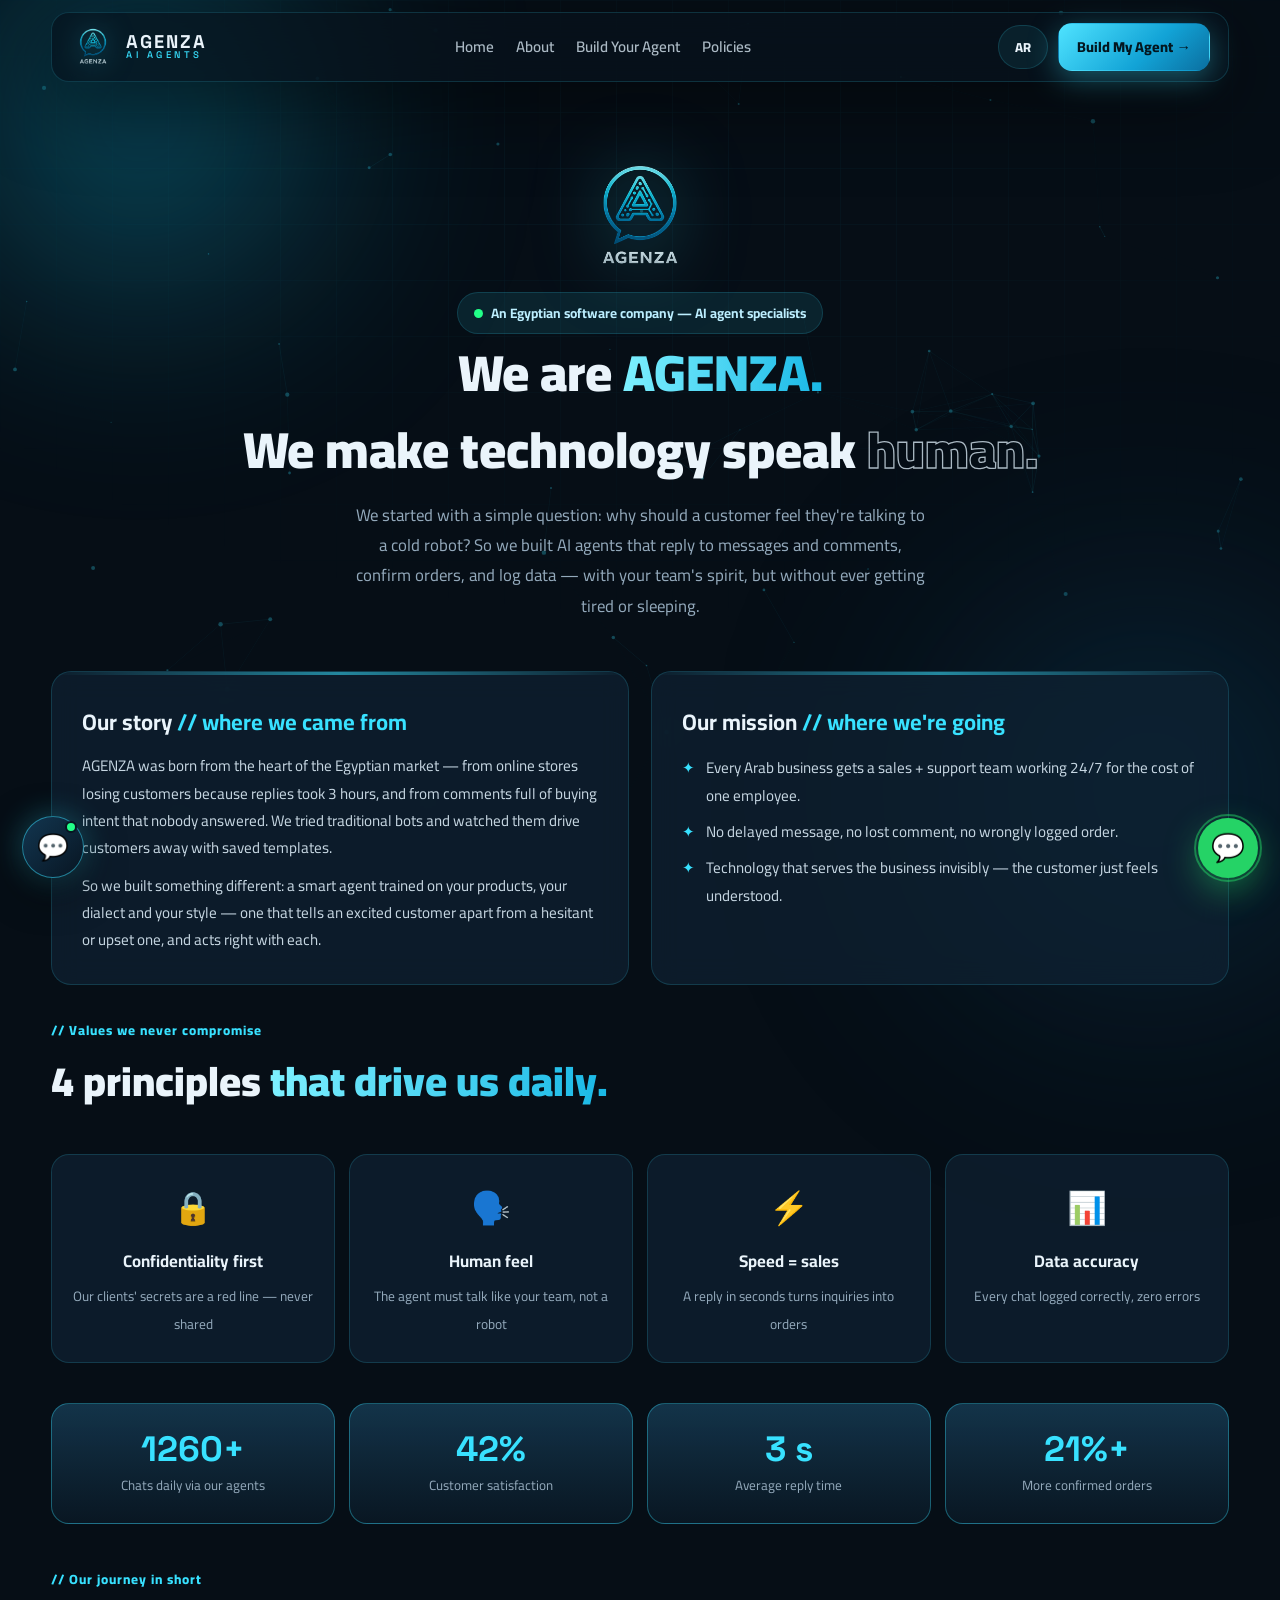
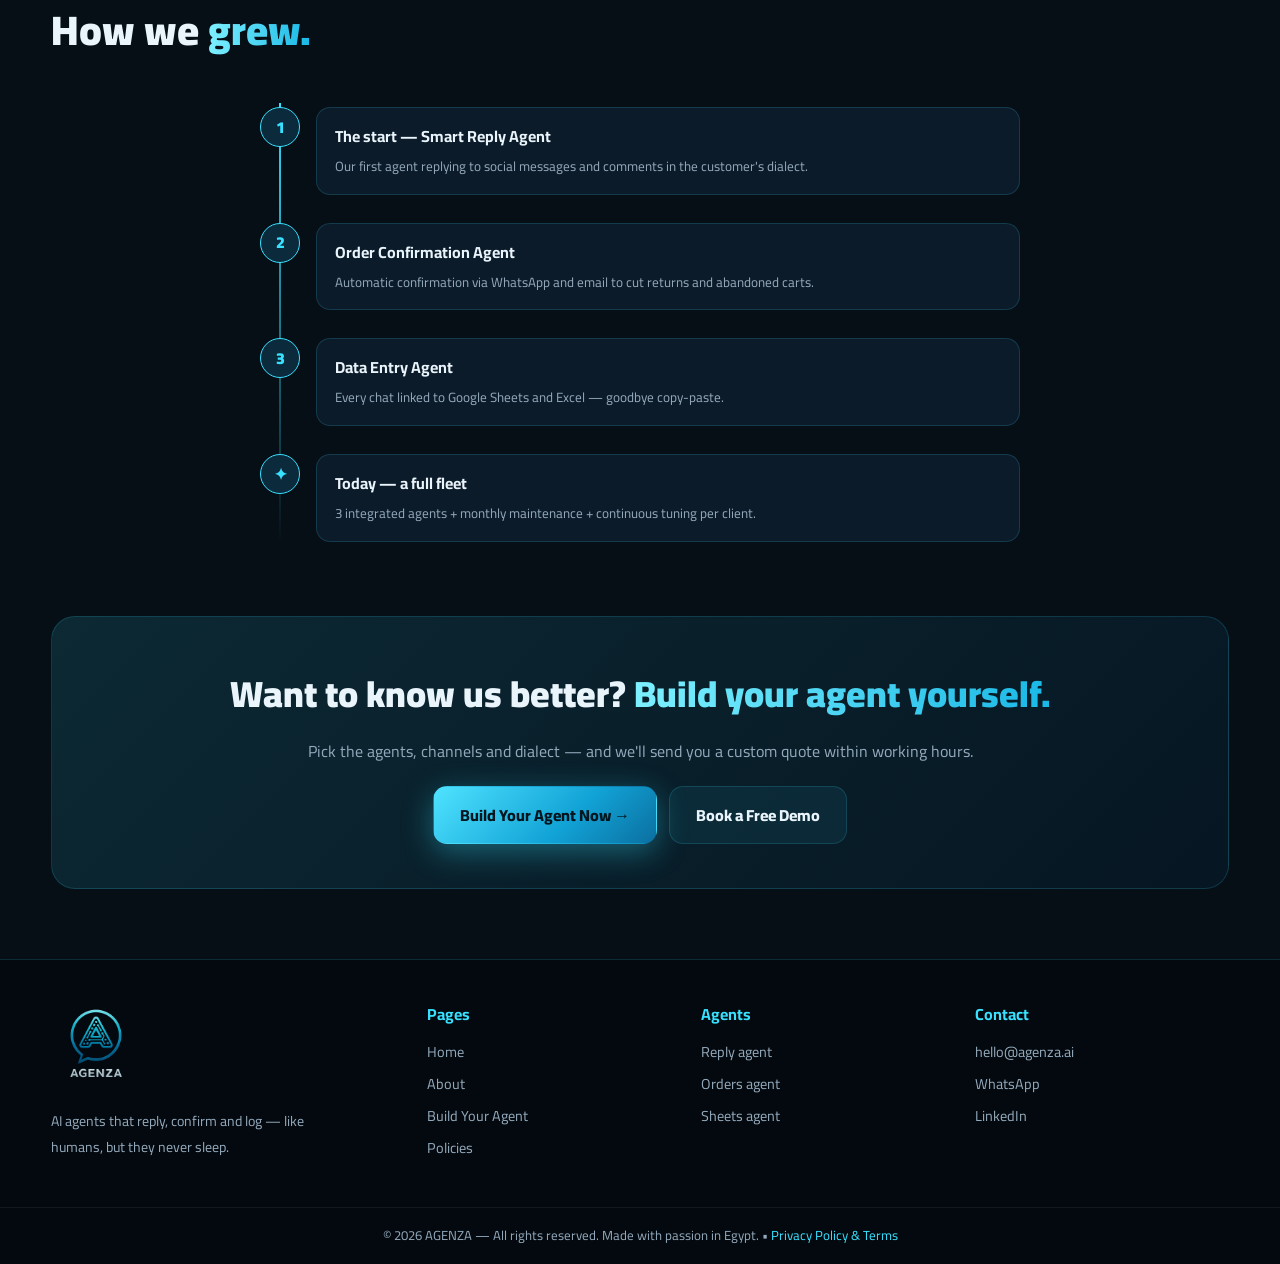
==== commit fd5d57ec: "Add files via upload" ====
--- a/about-en.html
+++ b/about-en.html
@@ -174,6 +174,6 @@
 
 <a class="wa-float" href="https://wa.me/201000000000?text=%D8%A3%D9%87%D9%84%D8%A7%D9%8B%20AGENZA" target="_blank" rel="noopener" aria-label="WhatsApp">💬</a>
 <script src="script.js?v=2"></script>
-<script src="agent-widget.js?v=3"></script>
+<script src="agent-widget.js?v=4"></script>
 </body>
 </html>
